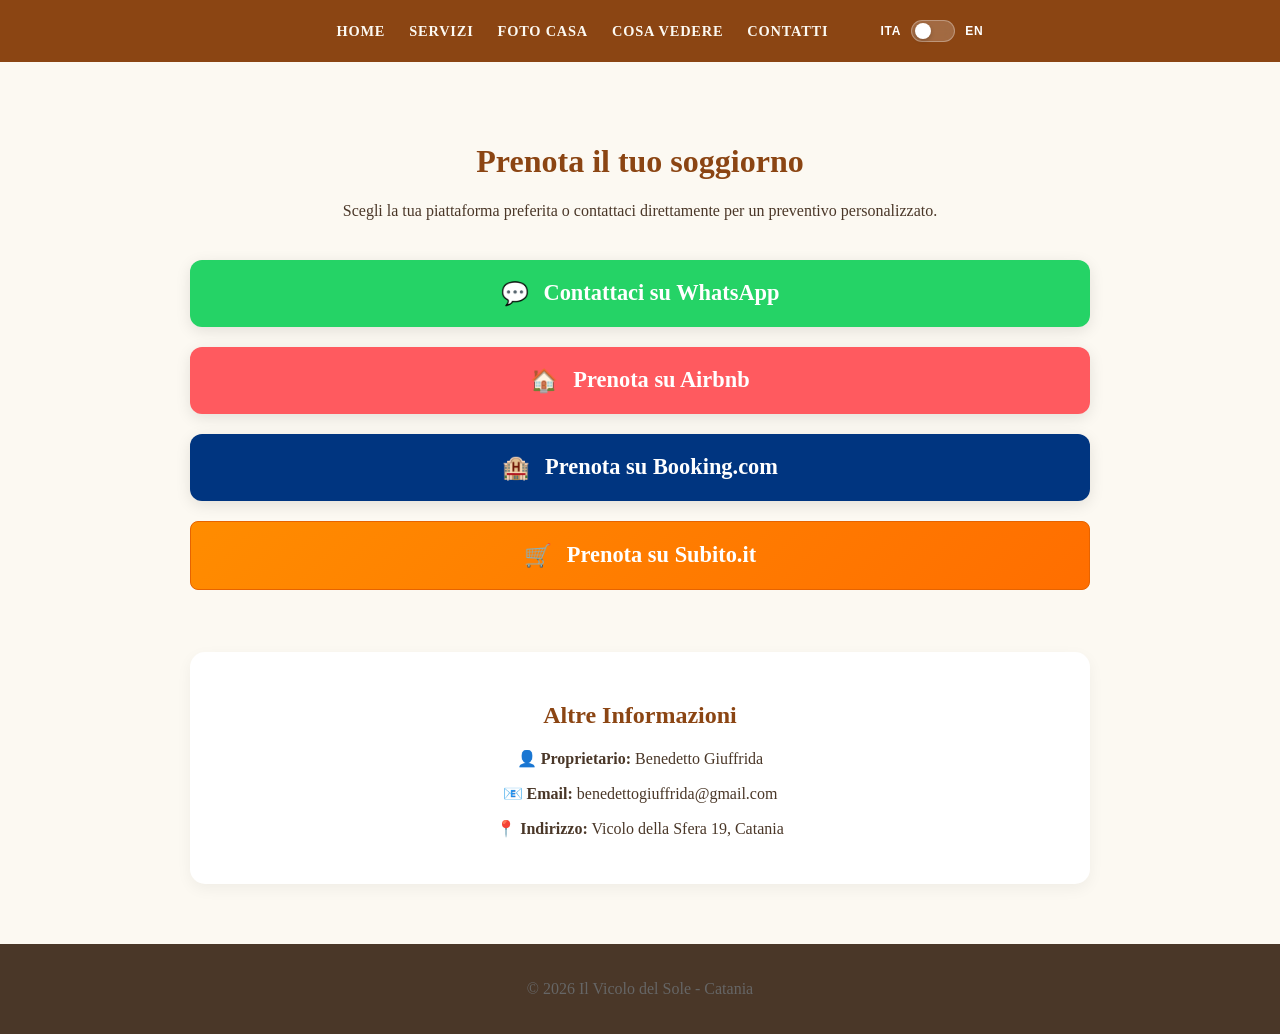
==== contatti.html @ 19db4788 "first commit" ====
<!DOCTYPE html>
<html lang="it">

<head>
    <meta charset="UTF-8">
    <meta name="viewport" content="width=device-width, initial-scale=1.0">
    <title>Contatti - Il Vicolo del Sole</title>
    <link rel="stylesheet" href="style.css">
</head>

<body>
    <header class="internal">
        <nav>
            <ul>
                <li><a href="index.html">Home</a></li>
                <li><a href="servizi.html">Servizi</a></li>
                <li><a href="foto.html">Foto Casa</a></li>
                <li><a href="dintorni.html">Cosa Vedere</a></li>
                <li><a href="contatti.html">Contatti</a></li>
            </ul>

            <!-- HAMBURGER MENU ICON -->
            <button class="hamburger" aria-label="Toggle menu" aria-expanded="false">
                <span></span>
                <span></span>
                <span></span>
            </button>

            <div class="language-switch notraslate" translate="no">
                <span class="lang-label">ITA</span>
                <label class="switch">
                    <input type="checkbox" id="lang-toggle" onclick="toggleLanguage()">
                    <span class="slider"></span>
                </label>
                <span class="lang-label">EN</span>
            </div>
            <div id="google_translate_element"></div>
        </nav>

        <!-- MOBILE MENU SIDEBAR -->
        <div class="mobile-menu">
            <ul>
                <li><a href="index.html">Home</a></li>
                <li><a href="servizi.html">Servizi</a></li>
                <li><a href="foto.html">Foto Casa</a></li>
                <li><a href="dintorni.html">Cosa Vedere</a></li>
                <li><a href="contatti.html">Contatti</a></li>
            </ul>
        </div>
    </header>

    <main style="max-width: 900px; margin: 40px auto; padding: 20px;">
        <h1 style="text-align: center; color: #8B4513;">Prenota il tuo soggiorno</h1>
        <p style="text-align: center; margin-bottom: 40px;">Scegli la tua piattaforma preferita o contattaci
            direttamente per un preventivo personalizzato.</p>

        <div style="display: flex; flex-direction: column; gap: 20px;">

            <a href="https://wa.me/393425695486" target="_blank"
                style="display: flex; align-items: center; justify-content: center; padding: 20px; background-color: #25D366; color: white; text-decoration: none; border-radius: 12px; font-size: 1.4rem; font-weight: bold; box-shadow: 0 4px 15px rgba(0,0,0,0.1); transition: transform 0.2s;">
                <span style="margin-right: 15px;">💬</span> Contattaci su WhatsApp
            </a>

            <a href="https://www.airbnb.it/rooms/1495789088167128666?unique_share_id=6f8a5b53-0cd8-43e2-9dd2-b82424b159f6"
                target="_blank"
                style="display: flex; align-items: center; justify-content: center; padding: 20px; background-color: #FF5A5F; color: white; text-decoration: none; border-radius: 12px; font-size: 1.4rem; font-weight: bold; box-shadow: 0 4px 15px rgba(0,0,0,0.1); transition: transform 0.2s;">
                <span style="margin-right: 15px;">🏠</span> Prenota su Airbnb
            </a>

            <a href="https://www.booking.com/hotel/it/il-vicolo-del-sole.it.html" target="_blank"
                style="display: flex; align-items: center; justify-content: center; padding: 20px; background-color: #003580; color: white; text-decoration: none; border-radius: 12px; font-size: 1.4rem; font-weight: bold; box-shadow: 0 4px 15px rgba(0,0,0,0.1); transition: transform 0.2s;">
                <span style="margin-right: 15px;">🏨</span> Prenota su Booking.com
            </a>

            <a href="https://www.subito.it/case-vacanza/casa-vacanza-a-300mt-dal-duomo-di-catania-catania-636745587.htm?utm_medium=referral&utm_source=subito&utm_campaign=free-engagement-ad_detail"
                target="_blank" class="btn-partner subito">
                <span style="margin-right: 15px;">🛒</span> Prenota su Subito.it
            </a>

        </div>

        <div
            style="margin-top: 50px; background: white; padding: 30px; border-radius: 15px; box-shadow: 0 5px 15px rgba(0,0,0,0.05); text-align: center;">
            <h2 style="color: #8B4513;">Altre Informazioni</h2>
            <p><strong>👤 Proprietario:</strong> Benedetto Giuffrida</p>
            <p><strong>📧 Email:</strong> benedettogiuffrida@gmail.com</p>
            <p><strong>📍 Indirizzo:</strong> Vicolo della Sfera 19, Catania</p>
        </div>
    </main>

    <footer style="text-align: center; padding: 20px; color: #666; margin-top: 40px;">
        <p>© 2026 Il Vicolo del Sole - Catania</p>
    </footer>

    <script src="js/menu.js"></script>
    <script type="text/javascript" src="js/translate.js"></script>
    <script type="text/javascript"
        src="//translate.google.com/translate_a/element.js?cb=googleTranslateElementInit"></script>
</body>

</html>
---- style.css ----
/* ============================================================
   TAVOLOZZA COLORI E VARIABILI
   ============================================================ */
:root {
    --crema: #FCF9F2;
    --legno: #8B4513;
    --salvia: #8A9A5B;
    --cioccolato: #4A3728;
    --testo-chiaro: #FFFFFF;
    --ombra: rgba(0, 0, 0, 0.1);
    --transition: 0.3s ease;
}

/* ============================================================
   STRUTTURA BASE
   ============================================================ */
html {
    font-size: 16px;
}

body,
html {
    margin: 0;
    padding: 0;
    font-family: 'Lora', serif;
    background-color: var(--crema);
    color: var(--cioccolato);
    scroll-behavior: smooth;
    top: 0px !important;
}

/* ============================================================
   NAVIGAZIONE RESPONSIVE (MENU DESKTOP + HAMBURGER MOBILE)
   ============================================================ */
header {
    background: transparent;
    padding: 1.25rem;
    text-align: center;
    position: absolute;
    width: 100%;
    top: 0;
    z-index: 100;
    transition: all var(--transition);
}

header.internal {
    background: var(--legno);
    position: relative;
}

nav {
    display: flex;
    align-items: center;
    justify-content: center;
    flex-wrap: wrap;
    gap: 2rem;
}

nav ul {
    list-style: none;
    margin: 0;
    padding: 0;
    display: flex;
    gap: 1.5rem;
    align-items: center;
}

nav ul li {
    display: inline-block;
}

nav ul li a {
    color: var(--crema);
    text-decoration: none;
    font-weight: bold;
    text-transform: uppercase;
    font-size: 0.9rem;
    letter-spacing: 0.05rem;
    transition: color var(--transition);
    padding: 0.5rem 0;
    border-bottom: 2px solid transparent;
}

nav ul li a:hover {
    color: var(--salvia);
    border-bottom-color: var(--salvia);
}

/* HAMBURGER MENU ICON (NASCOSTO SU DESKTOP) */
.hamburger {
    display: none;
    flex-direction: column;
    cursor: pointer;
    gap: 0.35rem;
    background: none;
    border: none;
    padding: 0.5rem;
    z-index: 1001;
}

.hamburger span {
    width: 1.75rem;
    height: 0.2rem;
    background-color: var(--crema);
    border-radius: 0.1rem;
    transition: all var(--transition);
    transform-origin: center;
}

.hamburger.active span:nth-child(1) {
    transform: rotate(45deg) translate(0.5rem, 0.5rem);
}

.hamburger.active span:nth-child(2) {
    opacity: 0;
}

.hamburger.active span:nth-child(3) {
    transform: rotate(-45deg) translate(0.5rem, -0.5rem);
}

/* MOBILE MENU (SIDEBAR) */
.mobile-menu {
    display: none;
    position: fixed;
    top: 0;
    left: -100%;
    width: 100%;
    height: 100vh;
    background: linear-gradient(135deg, var(--legno) 0%, var(--cioccolato) 100%);
    flex-direction: column;
    padding-top: 5rem;
    gap: 1.5rem;
    z-index: 1000;
    transition: left var(--transition);
    overflow-y: auto;
}

.mobile-menu.active {
    left: 0;
}

.mobile-menu ul {
    flex-direction: column;
    gap: 1rem;
    padding: 0 1.5rem;
}

.mobile-menu ul li a {
    font-size: 1.2rem;
    padding: 1rem;
    display: block;
    border-radius: 0.5rem;
    transition: background-color var(--transition);
}

.mobile-menu ul li a:hover {
    background-color: rgba(255, 255, 255, 0.1);
    border-bottom: none;
}

/* LANGUAGE SWITCH */
.language-switch {
    display: flex;
    align-items: center;
    gap: 0.625rem;
    margin-left: 1.25rem;
}

.lang-label {
    color: white;
    font-size: 0.75rem;
    font-weight: bold;
    font-family: sans-serif;
    letter-spacing: 0.05rem;
}

.switch {
    position: relative;
    display: inline-block;
    width: 2.75rem;
    height: 1.375rem;
}

.switch input {
    opacity: 0;
    width: 0;
    height: 0;
}

.slider {
    position: absolute;
    cursor: pointer;
    top: 0;
    left: 0;
    right: 0;
    bottom: 0;
    background-color: rgba(255, 255, 255, 0.2);
    backdrop-filter: blur(5px);
    transition: background-color var(--transition);
    border: 1px solid rgba(255, 255, 255, 0.3);
    border-radius: 2.125rem;
}

.slider:before {
    position: absolute;
    content: "";
    height: 1rem;
    width: 1rem;
    left: 0.1875rem;
    bottom: 0.125rem;
    background-color: white;
    transition: transform var(--transition);
    box-shadow: 0 0.125rem 0.25rem rgba(0, 0, 0, 0.2);
    border-radius: 50%;
}

input:checked+.slider {
    background-color: rgba(46, 204, 113, 0.6);
}

input:checked+.slider:before {
    transform: translateX(1.375rem);
}

/* GOOGLE TRANSLATE */
.goog-te-menu-frame {
    box-shadow: 0 0.25rem 1.25rem rgba(0, 0, 0, 0.2) !important;
    border-radius: 0.5rem !important;
}

.goog-te-gadget-simple {
    background-color: rgba(255, 255, 255, 0.15) !important;
    border: 1px solid rgba(255, 255, 255, 0.3) !important;
    padding: 0.375rem 0.75rem !important;
    border-radius: 0.35rem !important;
    font-family: 'Lora', serif !important;
    cursor: pointer;
    transition: all var(--transition);
    display: flex !important;
    align-items: center;
}

.goog-te-gadget-simple:hover {
    background-color: rgba(255, 255, 255, 0.25) !important;
}

.goog-te-gadget-simple img {
    display: none !important;
}

.goog-te-gadget-simple span {
    color: var(--crema) !important;
    font-size: 0.85rem !important;
    font-weight: bold;
    text-transform: uppercase;
    text-decoration: none !important;
}

.goog-te-banner-frame.skiptranslate,
.goog-te-gadget span {
    display: none !important;
}

#google_translate_element {
    display: none !important;
}

.goog-text-highlight {
    background-color: transparent !important;
    box-shadow: none !important;
    border: none !important;
}

/* ============================================================
   HOME PAGE - HERO SECTION (RESPONSIVE)
   ============================================================ */
.home-bg {
    background-image: linear-gradient(rgba(0, 0, 0, 0.4), rgba(0, 0, 0, 0.4)), url('img/catania-bg.jpg');
    height: 100vh;
    background-position: center;
    background-repeat: no-repeat;
    background-size: cover;
    position: relative;
    display: flex;
    align-items: center;
    justify-content: center;
    min-height: 500px;
}

.hero-text {
    text-align: center;
    color: var(--testo-chiaro);
    max-width: 90%;
    padding: 2rem;
}

.hero-text h1 {
    font-family: 'Playfair Display', serif;
    font-size: clamp(2rem, 6vw, 4rem);
    margin-bottom: 0.625rem;
    text-shadow: 0.125rem 0.125rem 0.5rem rgba(0, 0, 0, 0.6);
}

.hero-text p {
    font-size: clamp(1rem, 4vw, 1.5rem);
    font-weight: 300;
    text-shadow: 0.0625rem 0.0625rem 0.25rem rgba(0, 0, 0, 0.6);
}

.btn-hero {
    display: inline-block;
    padding: 1rem 2rem;
    background: var(--legno);
    color: white;
    text-decoration: none;
    border-radius: 0.3rem;
    margin-top: 1.5rem;
    font-weight: bold;
    transition: all var(--transition);
    font-size: clamp(0.9rem, 2vw, 1rem);
}

.btn-hero:hover {
    background: #A0522D;
    transform: translateY(-0.2rem);
}

/* ============================================================
   SEZIONI CONTENUTO (DESCRIZIONE E SERVIZI)
   ============================================================ */
.full-description {
    padding: clamp(2rem, 10vw, 5rem) 1.25rem;
    background-color: var(--crema);
}

.description-content {
    max-width: 56.25rem;
    margin: 0 auto;
    line-height: 1.8;
}

.features {
    padding: clamp(2rem, 10vw, 5rem) 1.25rem;
    max-width: 75rem;
    margin: 0 auto;
}

.service-grid {
    display: grid;
    grid-template-columns: repeat(auto-fit, minmax(280px, 1fr));
    gap: 1.875rem;
}

.service-item {
    background: white;
    padding: 2.5rem;
    border-radius: 0.9375rem;
    text-align: center;
    box-shadow: 0 0.625rem 1.875rem var(--ombra);
    transition: transform var(--transition), border-color var(--transition);
    border: 1px solid #eee;
}

.service-item:hover {
    transform: translateY(-0.625rem);
    border-color: var(--salvia);
}

.icon {
    font-size: 3.5rem;
    display: block;
    margin-bottom: 1.25rem;
}

.servizi-lista {
    display: grid;
    grid-template-columns: repeat(auto-fit, minmax(250px, 1fr));
    gap: 1.25rem;
    padding: 1.25rem;
}

.card-servizio {
    background: #fff;
    padding: 1.5625rem;
    border-radius: 0.625rem;
    border-bottom: 0.25rem solid var(--salvia);
    text-align: center;
    box-shadow: 0 0.25rem 0.75rem var(--ombra);
    transition: transform var(--transition);
}

.card-servizio:hover {
    transform: translateY(-0.3rem);
}

/* ============================================================
   CAROSELLO (GALLERIA FOTO)
   ============================================================ */
.carousel-container {
    width: 100%;
    max-width: 75rem;
    margin: 2.5rem auto;
    position: relative;
    overflow: hidden;
    aspect-ratio: 16 / 9;
    background: #000;
    border-radius: 0.9375rem;
    box-shadow: 0 0.625rem 1.875rem rgba(0, 0, 0, 0.2);
}

.carousel img {
    width: 100%;
    height: 100%;
    object-fit: contain;
    position: absolute;
    top: 0;
    left: 0;
    opacity: 0;
    transition: opacity 1.2s ease-in-out;
}

.carousel img.active {
    opacity: 1;
}

/* ============================================================
   DINTORNI E ATTRAZIONI
   ============================================================ */
.attraction-card {
    background: white;
    padding: 1.5625rem;
    border-radius: 0.75rem;
    border-left: 0.3125rem solid var(--salvia);
    box-shadow: 0 0.25rem 0.9375rem var(--ombra);
    transition: transform var(--transition), box-shadow var(--transition);
    cursor: pointer;
}

.attraction-card:hover {
    transform: scale(1.02);
    box-shadow: 0 0.375rem 1.25rem rgba(0, 0, 0, 0.1);
}

.attraction-card h3 {
    margin: 0 0 0.625rem 0;
    color: #5D4037;
    font-size: clamp(1rem, 3vw, 1.3rem);
}

.attraction-card p {
    font-size: 0.95rem;
    color: #666;
}

.tourist-guide {
    max-width: 75rem;
    margin: 0 auto;
    padding: 0 1.25rem;
}

.tourist-guide>div {
    display: grid;
    grid-template-columns: repeat(auto-fit, minmax(280px, 1fr));
    gap: 1.5625rem;
    margin-top: 1.875rem;
}

/* ============================================================
   PULSANTI PARTNER
   ============================================================ */
.btn-partner {
    display: flex;
    align-items: center;
    justify-content: center;
    padding: 1.25rem;
    margin-bottom: 0.75rem;
    border-radius: 0.5rem;
    text-decoration: none;
    font-weight: bold;
    transition: transform var(--transition), box-shadow var(--transition);
    color: white !important;
    font-size: clamp(1rem, 2vw, 1.4rem);
}

.btn-partner:hover {
    transform: translateY(-0.125rem);
    box-shadow: 0 0.25rem 0.75rem rgba(0, 0, 0, 0.2);
}

.booking {
    background-color: #003580;
}

.airbnb {
    background-color: #FF5A5F;
}

.subito {
    background-color: #ff6e00 !important;
    background-image: linear-gradient(135deg, #ff8c00 0%, #ff6e00 100%);
    border: 1px solid #e66300;
}

.subito:hover {
    background-color: #e66300 !important;
    background-image: none;
}

/* ============================================================
   VIDEO TOUR
   ============================================================ */
.video-tour-section {
    max-width: 25rem;
    margin: 1.25rem auto;
    padding: 0 1.25rem;
    text-align: center;
}

.video-tour-section h2 {
    font-size: clamp(1.3rem, 4vw, 1.5rem) !important;
    margin-bottom: 1.25rem;
}

.video-tour-section video {
    width: 100%;
    height: auto;
    border-radius: 0.9375rem;
    box-shadow: 0 0.625rem 1.875rem rgba(0, 0, 0, 0.2);
    background-color: #000;
}

/* ============================================================
   FOOTER
   ============================================================ */
footer {
    background: var(--cioccolato);
    color: white;
    text-align: center;
    padding: 2.5rem 1.25rem;
    margin-top: 3.125rem;
}

/* ============================================================
   MEDIA QUERIES - TABLET (768px - 1024px)
   ============================================================ */
@media (max-width: 1024px) {
    nav ul {
        gap: 1rem;
    }

    nav ul li a {
        font-size: 0.8rem;
    }

    .carousel-container {
        aspect-ratio: 4 / 3;
    }

    .tourist-guide>div {
        gap: 1.25rem;
    }
}

/* ============================================================
   MEDIA QUERIES - MOBILE (< 768px)
   ============================================================ */
@media (max-width: 768px) {
    html {
        font-size: 14px;
    }

    /* HEADER MOBILE - compact overlay nav on top of hero */
    header {
        position: absolute !important;
        background: transparent !important;
        padding: 0;
        width: 100%;
        top: 0;
        left: 0;
        pointer-events: none;
    }

    /* keep solid background for internal pages */
    header.internal {
        background: var(--legno);
        position: relative;
        pointer-events: auto;
        padding: 1rem 0.75rem;
    }

    /* SHOW HAMBURGER MENU - compact pill on top-left */
    nav {
        position: absolute;
        top: 1rem;
        left: 1rem;
        display: flex;
        align-items: center;
        gap: 0.5rem;
        background: linear-gradient(90deg, rgba(139, 69, 19, 0.95), rgba(74, 55, 40, 0.95));
        padding: 0.35rem 0.6rem;
        border-radius: 0.35rem;
        box-shadow: 0 6px 18px rgba(0, 0, 0, 0.35);
        z-index: 102;
        pointer-events: auto;
    }

    nav ul {
        display: none;
    }

    .hamburger {
        display: flex;
        order: 1;
        margin: 0;
        padding: 0.15rem;
    }

    .mobile-menu {
        display: flex;
    }

    .language-switch {
        order: 2;
        margin-left: 0;
        gap: 0.5rem;
    }

    .lang-label {
        font-size: 0.65rem;
    }

    .switch {
        width: 2.25rem;
        height: 1.125rem;
    }

    .slider:before {
        height: 0.875rem;
        width: 0.875rem;
    }

    input:checked+.slider:before {
        transform: translateX(1.125rem);
    }

    /* HERO SECTION */
    .hero-text {
        padding: 1rem;
    }

    /* CONTENT SECTIONS */
    .full-description {
        padding: 2rem 1rem;
    }

    .description-content div {
        grid-template-columns: 1fr !important;
        gap: 1.5rem !important;
        margin-top: 1.875rem !important;
    }

    .features {
        padding: 2rem 1rem;
    }

    /* CAROUSEL MOBILE */
    .carousel-container {
        aspect-ratio: 4 / 3;
        margin-top: 1.5rem;
        margin-bottom: 1.5rem;
    }

    /* BUTTONS */
    .btn-partner {
        font-size: 1.05rem !important;
        padding: 1rem !important;
    }

    /* VIDEO SECTION */
    .video-tour-section {
        padding: 1rem;
    }

    .tourist-guide>div {
        grid-template-columns: 1fr !important;
    }

    /* ATTRACTION CARDS */
    .attraction-card {
        padding: 1.25rem;
    }

    .attraction-card h3 {
        font-size: 1.1rem;
    }

    /* SERVICE GRID */
    .service-grid {
        grid-template-columns: 1fr !important;
    }

    /* MAP */
    .map-section {
        margin-bottom: 2rem !important;
    }

    .map-section iframe {
        height: 250px !important;
    }
}

/* ============================================================
   MEDIA QUERIES - SMALL MOBILE (< 480px)
   ============================================================ */
@media (max-width: 480px) {
    html {
        font-size: 13px;
    }

    .hero-text h1 {
        font-size: clamp(1.5rem, 5vw, 2.5rem);
    }

    .hero-text p {
        font-size: clamp(0.9rem, 3vw, 1.2rem);
    }

    nav {
        padding: 0 0.5rem;
    }

    .hamburger {
        margin-right: 0.5rem;
    }

    .hamburger span {
        width: 1.5rem;
        height: 0.18rem;
    }

    .language-switch {
        gap: 0.35rem;
    }

    .lang-label {
        font-size: 0.6rem;
    }

    .switch {
        width: 2rem;
        height: 1rem;
    }

    .servizi-lista {
        grid-template-columns: 1fr;
        gap: 1rem;
    }

    .card-servizio {
        padding: 1.25rem;
    }

    .btn-partner {
        font-size: 0.95rem;
    }

    .video-tour-section {
        max-width: 100%;
    }

    footer {
        padding: 1.5rem 0.75rem;
    }
}
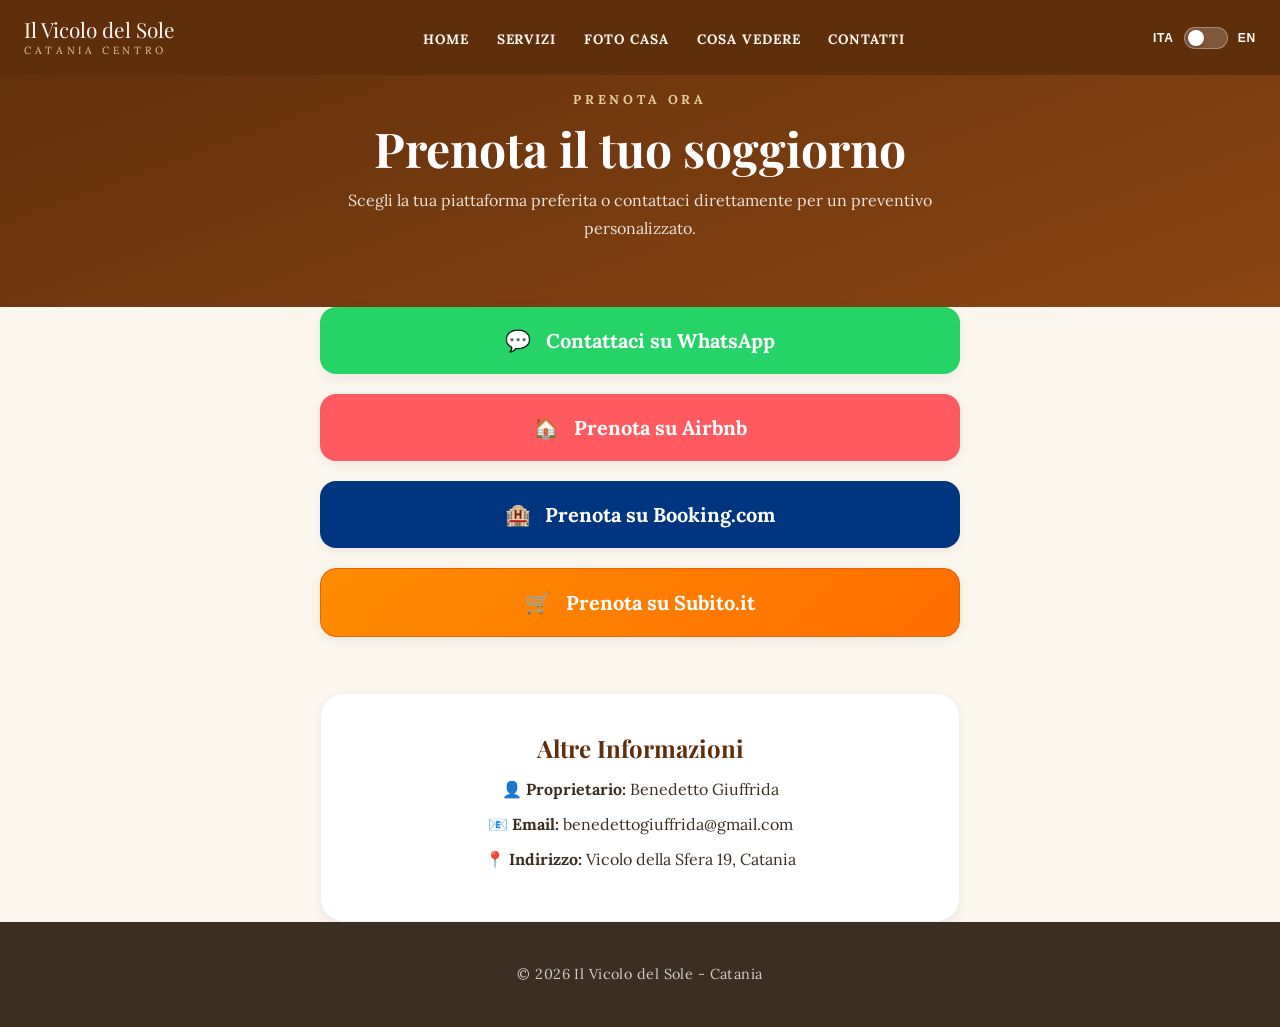
==== commit 0e3bcc64: "feat: aggiornamento foto e palette" ====
--- a/contatti.html
+++ b/contatti.html
@@ -5,13 +5,20 @@
     <meta charset="UTF-8">
     <meta name="viewport" content="width=device-width, initial-scale=1.0">
     <title>Contatti - Il Vicolo del Sole</title>
+    <link rel="icon" type="image/svg+xml" href="data:image/svg+xml,%3Csvg xmlns='http://www.w3.org/2000/svg' viewBox='0 0 64 64'%3E%3Crect width='64' height='64' rx='14' fill='%238B4513'/%3E%3Ccircle cx='32' cy='32' r='12' fill='%23FBF7EF'/%3E%3Cg stroke='%23FBF7EF' stroke-width='4' stroke-linecap='round'%3E%3Cline x1='32' y1='6' x2='32' y2='14'/%3E%3Cline x1='32' y1='50' x2='32' y2='58'/%3E%3Cline x1='6' y1='32' x2='14' y2='32'/%3E%3Cline x1='50' y1='32' x2='58' y2='32'/%3E%3Cline x1='13' y1='13' x2='19' y2='19'/%3E%3Cline x1='45' y1='45' x2='51' y2='51'/%3E%3Cline x1='13' y1='51' x2='19' y2='45'/%3E%3Cline x1='45' y1='19' x2='51' y2='13'/%3E%3C/g%3E%3C/svg%3E">
     <link rel="stylesheet" href="style.css">
+    <link
+        href="https://fonts.googleapis.com/css2?family=Lora:ital,wght@0,400;0,600;0,700;1,400&family=Playfair+Display:wght@400;700;900&display=swap"
+        rel="stylesheet">
 </head>
 
 <body>
     <header class="internal">
         <nav>
-            <ul>
+            <a href="index.html" class="nav-brand">Il Vicolo del Sole<span class="nav-brand-sub">Catania
+                    Centro</span></a>
+
+            <ul class="nav-links">
                 <li><a href="index.html">Home</a></li>
                 <li><a href="servizi.html">Servizi</a></li>
                 <li><a href="foto.html">Foto Casa</a></li>
@@ -19,26 +26,29 @@
                 <li><a href="contatti.html">Contatti</a></li>
             </ul>
 
+            <div class="nav-actions">
+                <div class="language-switch notraslate" translate="no">
+                    <span class="lang-label">ITA</span>
+                    <label class="switch">
+                        <input type="checkbox" id="lang-toggle" onclick="toggleLanguage()">
+                        <span class="slider"></span>
+                    </label>
+                    <span class="lang-label">EN</span>
+                </div>
+                <div id="google_translate_element"></div>
+            </div>
+
             <!-- HAMBURGER MENU ICON -->
             <button class="hamburger" aria-label="Toggle menu" aria-expanded="false">
                 <span></span>
                 <span></span>
                 <span></span>
             </button>
-
-            <div class="language-switch notraslate" translate="no">
-                <span class="lang-label">ITA</span>
-                <label class="switch">
-                    <input type="checkbox" id="lang-toggle" onclick="toggleLanguage()">
-                    <span class="slider"></span>
-                </label>
-                <span class="lang-label">EN</span>
-            </div>
-            <div id="google_translate_element"></div>
         </nav>
 
         <!-- MOBILE MENU SIDEBAR -->
         <div class="mobile-menu">
+            <div class="mobile-menu-brand">Il Vicolo del Sole<span>Catania Centro</span></div>
             <ul>
                 <li><a href="index.html">Home</a></li>
                 <li><a href="servizi.html">Servizi</a></li>
@@ -49,46 +59,45 @@
         </div>
     </header>
 
-    <main style="max-width: 900px; margin: 40px auto; padding: 20px;">
-        <h1 style="text-align: center; color: #8B4513;">Prenota il tuo soggiorno</h1>
-        <p style="text-align: center; margin-bottom: 40px;">Scegli la tua piattaforma preferita o contattaci
-            direttamente per un preventivo personalizzato.</p>
+    <div class="page-header">
+        <span class="eyebrow">Prenota Ora</span>
+        <h1>Prenota il tuo soggiorno</h1>
+        <p>Scegli la tua piattaforma preferita o contattaci direttamente per un preventivo personalizzato.</p>
+    </div>
 
-        <div style="display: flex; flex-direction: column; gap: 20px;">
+    <main class="container">
+        <div class="booking-options">
 
-            <a href="https://wa.me/393425695486" target="_blank"
-                style="display: flex; align-items: center; justify-content: center; padding: 20px; background-color: #25D366; color: white; text-decoration: none; border-radius: 12px; font-size: 1.4rem; font-weight: bold; box-shadow: 0 4px 15px rgba(0,0,0,0.1); transition: transform 0.2s;">
-                <span style="margin-right: 15px;">💬</span> Contattaci su WhatsApp
+            <a href="https://wa.me/393425695486" target="_blank" class="btn-partner whatsapp">
+                <span class="btn-icon">💬</span> Contattaci su WhatsApp
             </a>
 
             <a href="https://www.airbnb.it/rooms/1495789088167128666?unique_share_id=6f8a5b53-0cd8-43e2-9dd2-b82424b159f6"
-                target="_blank"
-                style="display: flex; align-items: center; justify-content: center; padding: 20px; background-color: #FF5A5F; color: white; text-decoration: none; border-radius: 12px; font-size: 1.4rem; font-weight: bold; box-shadow: 0 4px 15px rgba(0,0,0,0.1); transition: transform 0.2s;">
-                <span style="margin-right: 15px;">🏠</span> Prenota su Airbnb
+                target="_blank" class="btn-partner airbnb">
+                <span class="btn-icon">🏠</span> Prenota su Airbnb
             </a>
 
             <a href="https://www.booking.com/hotel/it/il-vicolo-del-sole.it.html" target="_blank"
-                style="display: flex; align-items: center; justify-content: center; padding: 20px; background-color: #003580; color: white; text-decoration: none; border-radius: 12px; font-size: 1.4rem; font-weight: bold; box-shadow: 0 4px 15px rgba(0,0,0,0.1); transition: transform 0.2s;">
-                <span style="margin-right: 15px;">🏨</span> Prenota su Booking.com
+                class="btn-partner booking">
+                <span class="btn-icon">🏨</span> Prenota su Booking.com
             </a>
 
             <a href="https://www.subito.it/case-vacanza/casa-vacanza-a-300mt-dal-duomo-di-catania-catania-636745587.htm?utm_medium=referral&utm_source=subito&utm_campaign=free-engagement-ad_detail"
                 target="_blank" class="btn-partner subito">
-                <span style="margin-right: 15px;">🛒</span> Prenota su Subito.it
+                <span class="btn-icon">🛒</span> Prenota su Subito.it
             </a>
 
         </div>
 
-        <div
-            style="margin-top: 50px; background: white; padding: 30px; border-radius: 15px; box-shadow: 0 5px 15px rgba(0,0,0,0.05); text-align: center;">
-            <h2 style="color: #8B4513;">Altre Informazioni</h2>
+        <div class="card info-card">
+            <h2>Altre Informazioni</h2>
             <p><strong>👤 Proprietario:</strong> Benedetto Giuffrida</p>
             <p><strong>📧 Email:</strong> benedettogiuffrida@gmail.com</p>
             <p><strong>📍 Indirizzo:</strong> Vicolo della Sfera 19, Catania</p>
         </div>
     </main>
 
-    <footer style="text-align: center; padding: 20px; color: #666; margin-top: 40px;">
+    <footer>
         <p>© 2026 Il Vicolo del Sole - Catania</p>
     </footer>
 
@@ -98,4 +107,4 @@
         src="//translate.google.com/translate_a/element.js?cb=googleTranslateElementInit"></script>
 </body>
 
-</html>+</html>
--- a/style.css
+++ b/style.css
@@ -1,19 +1,50 @@
 /* ============================================================
-   TAVOLOZZA COLORI E VARIABILI
+   IL VICOLO DEL SOLE — DESIGN SYSTEM
+   Boutique mediterraneo raffinato
    ============================================================ */
 :root {
-    --crema: #FCF9F2;
+    --crema: #FBF7EF;
+    --crema-alt: #F2E8D5;
+    --bianco: #FFFFFF;
+
     --legno: #8B4513;
+    --legno-scuro: #5F2F0C;
+    --legno-chiaro: #A0522D;
+
     --salvia: #8A9A5B;
-    --cioccolato: #4A3728;
+    --salvia-scura: #67753F;
+
+    --oro: #C9A15A;
+    --oro-chiaro: #E4CD9C;
+
+    --cioccolato: #3D2E22;
+    --testo: #3D2E22;
+    --testo-muted: #7C6A58;
     --testo-chiaro: #FFFFFF;
-    --ombra: rgba(0, 0, 0, 0.1);
+
+    --ombra-1: 0 0.25rem 0.75rem rgba(61, 46, 34, 0.08);
+    --ombra-2: 0 0.75rem 2rem rgba(61, 46, 34, 0.12);
+    --ombra-3: 0 1.5rem 3.5rem rgba(61, 46, 34, 0.2);
+
+    --radius-sm: 0.6rem;
+    --radius-md: 1rem;
+    --radius-lg: 1.5rem;
+
+    --font-display: 'Playfair Display', Georgia, serif;
+    --font-body: 'Lora', Georgia, serif;
+
+    --header-h: 5.5rem;
     --transition: 0.3s ease;
-}
-
-/* ============================================================
-   STRUTTURA BASE
-   ============================================================ */
+    --transition-slow: 0.6s cubic-bezier(0.22, 1, 0.36, 1);
+}
+
+/* ============================================================
+   RESET & STRUTTURA BASE
+   ============================================================ */
+* {
+    box-sizing: border-box;
+}
+
 html {
     font-size: 16px;
 }
@@ -22,68 +53,178 @@
 html {
     margin: 0;
     padding: 0;
-    font-family: 'Lora', serif;
+    font-family: var(--font-body);
     background-color: var(--crema);
-    color: var(--cioccolato);
+    color: var(--testo);
     scroll-behavior: smooth;
     top: 0px !important;
 }
 
+img {
+    max-width: 100%;
+    display: block;
+}
+
+h1, h2, h3, h4 {
+    font-family: var(--font-display);
+    color: var(--legno-scuro);
+    line-height: 1.2;
+    margin: 0 0 0.75rem;
+    font-weight: 700;
+}
+
+p {
+    line-height: 1.8;
+    margin: 0 0 1rem;
+}
+
+a {
+    color: inherit;
+}
+
+::selection {
+    background: var(--oro-chiaro);
+    color: var(--legno-scuro);
+}
+
+/* ============================================================
+   ELEMENTI RIUTILIZZABILI (eyebrow, titoli sezione, container)
+   ============================================================ */
+.eyebrow {
+    display: inline-block;
+    font-family: var(--font-body);
+    font-size: 0.8rem;
+    font-weight: 700;
+    letter-spacing: 0.3em;
+    text-transform: uppercase;
+    color: var(--oro);
+    margin-bottom: 0.75rem;
+}
+
+.section-header {
+    text-align: center;
+    max-width: 42rem;
+    margin: 0 auto clamp(2.5rem, 6vw, 3.5rem);
+}
+
+.section-title {
+    font-size: clamp(1.8rem, 4vw, 2.6rem);
+    position: relative;
+    padding-bottom: 1.1rem;
+    margin-bottom: 1rem;
+}
+
+.section-title::after {
+    content: "";
+    position: absolute;
+    bottom: 0;
+    left: 50%;
+    transform: translateX(-50%);
+    width: 3.5rem;
+    height: 0.1875rem;
+    background: linear-gradient(90deg, var(--salvia), var(--oro));
+    border-radius: 999px;
+}
+
+.section-lead {
+    color: var(--testo-muted);
+    font-size: 1.05rem;
+}
+
+.container {
+    max-width: 75rem;
+    margin: 0 auto;
+    padding: 0 1.5rem;
+}
+
 /* ============================================================
    NAVIGAZIONE RESPONSIVE (MENU DESKTOP + HAMBURGER MOBILE)
    ============================================================ */
 header {
     background: transparent;
-    padding: 1.25rem;
-    text-align: center;
+    padding: 1.15rem 1.5rem;
     position: absolute;
     width: 100%;
     top: 0;
-    z-index: 100;
-    transition: all var(--transition);
+    left: 0;
+    z-index: 1000;
+    transition: background-color var(--transition), box-shadow var(--transition), padding var(--transition);
 }
 
 header.internal {
-    background: var(--legno);
+    background: var(--legno-scuro);
     position: relative;
 }
 
+header.is-scrolled {
+    background: rgba(61, 34, 20, 0.94);
+    backdrop-filter: blur(0.625rem);
+    box-shadow: var(--ombra-2);
+}
+
 nav {
     display: flex;
     align-items: center;
-    justify-content: center;
-    flex-wrap: wrap;
-    gap: 2rem;
-}
-
-nav ul {
+    justify-content: space-between;
+    gap: 1.5rem;
+    max-width: 82rem;
+    margin: 0 auto;
+    width: 100%;
+}
+
+.nav-brand {
+    font-family: var(--font-display);
+    font-size: 1.3rem;
+    line-height: 1.15;
+    color: var(--crema);
+    text-decoration: none;
+    display: flex;
+    flex-direction: column;
+    flex-shrink: 0;
+}
+
+.nav-brand .nav-brand-sub {
+    font-family: var(--font-body);
+    font-size: 0.65rem;
+    letter-spacing: 0.35em;
+    text-transform: uppercase;
+    color: var(--oro-chiaro);
+    margin-top: 0.15rem;
+}
+
+.nav-links {
     list-style: none;
     margin: 0;
     padding: 0;
     display: flex;
-    gap: 1.5rem;
-    align-items: center;
-}
-
-nav ul li {
-    display: inline-block;
-}
-
-nav ul li a {
+    gap: 1.75rem;
+    align-items: center;
+    flex: 1;
+    justify-content: center;
+}
+
+.nav-links a {
     color: var(--crema);
     text-decoration: none;
     font-weight: bold;
     text-transform: uppercase;
-    font-size: 0.9rem;
-    letter-spacing: 0.05rem;
+    font-size: 0.85rem;
+    letter-spacing: 0.06rem;
     transition: color var(--transition);
     padding: 0.5rem 0;
     border-bottom: 2px solid transparent;
 }
 
-nav ul li a:hover {
-    color: var(--salvia);
-    border-bottom-color: var(--salvia);
+.nav-links a:hover {
+    color: var(--oro-chiaro);
+    border-bottom-color: var(--oro);
+}
+
+.nav-actions {
+    display: flex;
+    align-items: center;
+    gap: 1rem;
+    flex-shrink: 0;
 }
 
 /* HAMBURGER MENU ICON (NASCOSTO SU DESKTOP) */
@@ -101,7 +242,7 @@
 .hamburger span {
     width: 1.75rem;
     height: 0.2rem;
-    background-color: var(--crema);
+    background-color: var(--cioccolato);
     border-radius: 0.1rem;
     transition: all var(--transition);
     transform-origin: center;
@@ -127,11 +268,12 @@
     left: -100%;
     width: 100%;
     height: 100vh;
-    background: linear-gradient(135deg, var(--legno) 0%, var(--cioccolato) 100%);
+    background: linear-gradient(180deg, var(--salvia) 0%, #485e28 100%);
     flex-direction: column;
-    padding-top: 5rem;
+    padding-top: 4.5rem;
     gap: 1.5rem;
-    z-index: 1000;
+    z-index: 10000;
+    pointer-events: auto;
     transition: left var(--transition);
     overflow-y: auto;
 }
@@ -140,23 +282,47 @@
     left: 0;
 }
 
+.mobile-menu-brand {
+    text-align: center;
+    font-family: var(--font-display);
+    color: var(--testo-chiaro);
+    font-size: 1.6rem;
+    padding: 0 1.5rem;
+}
+
+.mobile-menu-brand span {
+    display: block;
+    font-family: var(--font-body);
+    font-size: 0.7rem;
+    letter-spacing: 0.35em;
+    text-transform: uppercase;
+    color: rgba(255, 255, 255, 0.75);
+    margin-top: 0.35rem;
+}
+
 .mobile-menu ul {
+    display: flex;
     flex-direction: column;
     gap: 1rem;
     padding: 0 1.5rem;
+    margin: 0;
+    align-items: center;
 }
 
 .mobile-menu ul li a {
-    font-size: 1.2rem;
+    font-size: 40px;
     padding: 1rem;
     display: block;
+    color: var(--testo-chiaro);
+    font-weight: 700;
+    background: transparent;
     border-radius: 0.5rem;
-    transition: background-color var(--transition);
+    transition: background-color var(--transition), color var(--transition);
 }
 
 .mobile-menu ul li a:hover {
-    background-color: rgba(255, 255, 255, 0.1);
-    border-bottom: none;
+    background-color: rgba(255, 255, 255, 0.08);
+    color: var(--testo-chiaro);
 }
 
 /* LANGUAGE SWITCH */
@@ -164,7 +330,6 @@
     display: flex;
     align-items: center;
     gap: 0.625rem;
-    margin-left: 1.25rem;
 }
 
 .lang-label {
@@ -216,7 +381,7 @@
 }
 
 input:checked+.slider {
-    background-color: rgba(46, 204, 113, 0.6);
+    background-color: rgba(201, 161, 90, 0.75);
 }
 
 input:checked+.slider:before {
@@ -234,7 +399,7 @@
     border: 1px solid rgba(255, 255, 255, 0.3) !important;
     padding: 0.375rem 0.75rem !important;
     border-radius: 0.35rem !important;
-    font-family: 'Lora', serif !important;
+    font-family: var(--font-body) !important;
     cursor: pointer;
     transition: all var(--transition);
     display: flex !important;
@@ -273,10 +438,541 @@
 }
 
 /* ============================================================
+   BOTTONI
+   ============================================================ */
+.btn {
+    display: inline-flex;
+    align-items: center;
+    justify-content: center;
+    gap: 0.6rem;
+    padding: 1rem 2.25rem;
+    border-radius: 999px;
+    text-decoration: none;
+    font-weight: bold;
+    font-size: clamp(0.9rem, 2vw, 1rem);
+    letter-spacing: 0.03em;
+    border: none;
+    cursor: pointer;
+    transition: transform var(--transition), box-shadow var(--transition), background-color var(--transition);
+}
+
+.btn-primary {
+    background: linear-gradient(135deg, var(--legno-chiaro), var(--legno));
+    color: var(--testo-chiaro);
+    box-shadow: var(--ombra-2);
+}
+
+.btn-primary:hover {
+    background: linear-gradient(135deg, var(--legno), var(--legno-scuro));
+    transform: translateY(-0.2rem);
+    box-shadow: var(--ombra-3);
+}
+
+/* ============================================================
+   SEZIONI CONTENUTO (DESCRIZIONE E SERVIZI)
+   ============================================================ */
+.full-description {
+    padding: clamp(3rem, 10vw, 6rem) 1.25rem;
+    background-color: var(--crema);
+}
+
+.description-content {
+    max-width: 62rem;
+    margin: 0 auto;
+    line-height: 1.8;
+}
+
+.description-content > p {
+    text-align: center;
+    max-width: 48rem;
+    margin: 0 auto 1rem;
+    font-size: 1.05rem;
+    color: var(--testo-muted);
+}
+
+.description-content .description-note {
+    text-align: center;
+    margin-top: 2.5rem;
+    font-style: italic;
+    color: var(--legno-scuro);
+    font-size: 1.05rem;
+}
+
+.feature-columns {
+    display: grid;
+    grid-template-columns: 1fr 1fr;
+    gap: 2.5rem 3rem;
+    margin-top: 2.75rem;
+}
+
+.feature-block h3 {
+    font-size: 1.25rem;
+    color: var(--salvia-scura);
+    border-bottom: 1px solid var(--crema-alt);
+    padding-bottom: 0.75rem;
+    margin-bottom: 1.1rem;
+}
+
+.feature-list,
+.info-list {
+    list-style: none;
+    padding: 0;
+    margin: 0;
+    display: flex;
+    flex-direction: column;
+    gap: 0.85rem;
+}
+
+.feature-list li {
+    display: flex;
+    align-items: center;
+    gap: 0.75rem;
+}
+
+.feature-list .check {
+    flex-shrink: 0;
+    width: 1.4rem;
+    height: 1.4rem;
+    border-radius: 50%;
+    background: var(--salvia);
+    color: var(--testo-chiaro);
+    font-size: 0.75rem;
+    display: flex;
+    align-items: center;
+    justify-content: center;
+}
+
+.info-list li {
+    display: flex;
+    align-items: flex-start;
+    gap: 0.9rem;
+}
+
+.info-list .icon-badge {
+    flex-shrink: 0;
+    width: 2.75rem;
+    height: 2.75rem;
+    font-size: 1.25rem;
+    margin-top: 0.1rem;
+}
+
+.info-list li p {
+    margin: 0;
+}
+
+.features {
+    padding: clamp(2rem, 10vw, 5rem) 1.25rem;
+    max-width: 75rem;
+    margin: 0 auto;
+}
+
+.service-grid {
+    display: grid;
+    grid-template-columns: repeat(auto-fit, minmax(280px, 1fr));
+    gap: 1.875rem;
+}
+
+/* ============================================================
+   CARD (base condivisa + varianti)
+   ============================================================ */
+.card {
+    background: var(--bianco);
+    border-radius: var(--radius-lg);
+    box-shadow: var(--ombra-1);
+    border: 1px solid rgba(61, 46, 34, 0.06);
+    transition: transform var(--transition-slow), box-shadow var(--transition-slow), border-color var(--transition);
+}
+
+.card:hover {
+    transform: translateY(-0.4rem);
+    box-shadow: var(--ombra-2);
+}
+
+.icon-badge {
+    width: 4rem;
+    height: 4rem;
+    border-radius: 50%;
+    display: flex;
+    align-items: center;
+    justify-content: center;
+    font-size: 1.9rem;
+    background: linear-gradient(150deg, var(--crema-alt), var(--bianco));
+    box-shadow: inset 0 0 0 1px rgba(139, 69, 19, 0.12), var(--ombra-1);
+}
+
+.service-item {
+    padding: 2.5rem 2rem;
+    text-align: center;
+}
+
+.service-item .icon-badge {
+    margin: 0 auto 1.25rem;
+}
+
+.servizi-lista {
+    display: grid;
+    grid-template-columns: repeat(auto-fit, minmax(260px, 1fr));
+    gap: 1.5rem;
+    margin-top: 2.5rem;
+}
+
+.card-servizio {
+    padding: 2.25rem 1.75rem;
+    text-align: center;
+    border-top: 0.2rem solid var(--salvia);
+    border-radius: var(--radius-md);
+}
+
+.card-servizio .icon-badge {
+    margin: 0 auto 1.25rem;
+}
+
+.card-servizio h3 {
+    font-size: 1.2rem;
+    margin-bottom: 0.6rem;
+}
+
+.card-servizio p {
+    color: var(--testo-muted);
+    font-size: 0.95rem;
+    margin: 0;
+}
+
+.highlight-panel {
+    padding: 2.5rem;
+    border-radius: var(--radius-lg);
+    margin-top: 3.5rem;
+    text-align: center;
+}
+
+.highlight-panel h3 {
+    color: var(--salvia-scura);
+}
+
+/* ============================================================
+   CAROSELLO (GALLERIA FOTO)
+   ============================================================ */
+.divider {
+    border: 0;
+    border-top: 1px solid var(--crema-alt);
+    margin: 3.75rem 0;
+}
+
+.gallery-intro {
+    text-align: center;
+    margin-bottom: 2.5rem;
+}
+
+.carousel-container {
+    width: 100%;
+    max-width: 75rem;
+    margin: 2.5rem auto 0;
+    position: relative;
+    overflow: hidden;
+    aspect-ratio: 16 / 9;
+    background: radial-gradient(circle at center, #241a12 0%, #120d09 100%);
+    border-radius: var(--radius-lg);
+    box-shadow: var(--ombra-3);
+}
+
+.carousel-track {
+    display: flex;
+    width: 100%;
+    height: 100%;
+    overflow-x: auto;
+    scroll-snap-type: x mandatory;
+    scroll-behavior: smooth;
+    -webkit-overflow-scrolling: touch;
+    scrollbar-width: none;
+    cursor: grab;
+}
+
+.carousel-track:active {
+    cursor: grabbing;
+}
+
+.carousel-track::-webkit-scrollbar {
+    display: none;
+}
+
+.carousel-slide {
+    flex: 0 0 100%;
+    height: 100%;
+    scroll-snap-align: start;
+    scroll-snap-stop: always;
+    display: flex;
+    align-items: center;
+    justify-content: center;
+}
+
+.carousel-slide img {
+    width: 100%;
+    height: 100%;
+    object-fit: contain;
+    pointer-events: none;
+    user-select: none;
+    transition: transform 6s ease-out;
+}
+
+.carousel-slide.in-view img {
+    transform: scale(1.04);
+}
+
+.gallery-hint {
+    text-align: center;
+    font-size: 0.85rem;
+    color: var(--testo-muted);
+    margin: 0.75rem 0 0;
+}
+
+.carousel-btn {
+    position: absolute;
+    top: 50%;
+    transform: translateY(-50%);
+    width: 2.75rem;
+    height: 2.75rem;
+    border-radius: 50%;
+    border: none;
+    background: rgba(251, 247, 239, 0.85);
+    color: var(--legno-scuro);
+    font-size: 1.6rem;
+    line-height: 1;
+    cursor: pointer;
+    display: flex;
+    align-items: center;
+    justify-content: center;
+    z-index: 5;
+    transition: background-color var(--transition), transform var(--transition);
+    box-shadow: var(--ombra-1);
+}
+
+.carousel-btn:hover {
+    background: var(--bianco);
+    transform: translateY(-50%) scale(1.08);
+}
+
+.carousel-btn.prev {
+    left: 1rem;
+}
+
+.carousel-btn.next {
+    right: 1rem;
+}
+
+.carousel-dots {
+    position: absolute;
+    bottom: 1rem;
+    left: 50%;
+    transform: translateX(-50%);
+    display: flex;
+    gap: 0.5rem;
+    z-index: 5;
+    max-width: 90%;
+    overflow-x: auto;
+    padding: 0.35rem 0.6rem;
+    background: rgba(0, 0, 0, 0.25);
+    border-radius: 999px;
+    backdrop-filter: blur(4px);
+}
+
+.carousel-dots button {
+    width: 0.55rem;
+    height: 0.55rem;
+    border-radius: 50%;
+    border: none;
+    background: rgba(255, 255, 255, 0.5);
+    cursor: pointer;
+    padding: 0;
+    flex-shrink: 0;
+    transition: background-color var(--transition), transform var(--transition);
+}
+
+.carousel-dots button.active {
+    background: var(--oro);
+    transform: scale(1.3);
+}
+
+/* ============================================================
+   DINTORNI E ATTRAZIONI
+   ============================================================ */
+.map-section {
+    border-radius: var(--radius-lg);
+    overflow: hidden;
+    box-shadow: var(--ombra-2);
+    margin-bottom: clamp(3rem, 8vw, 5rem);
+}
+
+.map-section iframe {
+    display: block;
+    border: 0;
+}
+
+.attraction-card {
+    padding: 1.75rem;
+    border-left: 0.3125rem solid var(--salvia);
+    cursor: pointer;
+    text-decoration: none;
+    color: inherit;
+    display: block;
+}
+
+.attraction-card h3 {
+    margin: 0 0 0.625rem 0;
+    color: var(--legno-scuro);
+    font-size: clamp(1rem, 3vw, 1.25rem);
+}
+
+.attraction-card p {
+    font-size: 0.95rem;
+    color: var(--testo-muted);
+    margin: 0;
+}
+
+.tourist-guide {
+    max-width: 75rem;
+    margin: 0 auto;
+    padding: 0 1.25rem;
+}
+
+.tourist-guide .guide-note {
+    color: var(--testo-muted);
+    text-align: center;
+}
+
+.tourist-guide-grid {
+    display: grid;
+    grid-template-columns: repeat(auto-fit, minmax(280px, 1fr));
+    gap: 1.5625rem;
+    margin-top: 1.875rem;
+}
+
+/* ============================================================
+   PAGINA CONTATTI
+   ============================================================ */
+.booking-options {
+    display: flex;
+    flex-direction: column;
+    gap: 1.25rem;
+    max-width: 40rem;
+    margin: 0 auto;
+}
+
+.btn-partner {
+    display: flex;
+    align-items: center;
+    justify-content: center;
+    padding: 1.25rem;
+    border-radius: var(--radius-md);
+    text-decoration: none;
+    font-weight: bold;
+    transition: transform var(--transition), box-shadow var(--transition);
+    color: white !important;
+    font-size: clamp(1rem, 2vw, 1.25rem);
+    box-shadow: var(--ombra-1);
+}
+
+.btn-partner .btn-icon {
+    margin-right: 0.9rem;
+    font-size: 1.3rem;
+}
+
+.btn-partner:hover {
+    transform: translateY(-0.2rem);
+    box-shadow: var(--ombra-2);
+}
+
+.whatsapp {
+    background-color: #25D366;
+}
+
+.booking {
+    background-color: #003580;
+}
+
+.airbnb {
+    background-color: #FF5A5F;
+}
+
+.subito {
+    background-color: #ff6e00 !important;
+    background-image: linear-gradient(135deg, #ff8c00 0%, #ff6e00 100%);
+    border: 1px solid #e66300;
+}
+
+.subito:hover {
+    background-color: #e66300 !important;
+    background-image: none;
+}
+
+.info-card {
+    max-width: 40rem;
+    margin: 3.5rem auto 0;
+    padding: 2.5rem;
+    text-align: center;
+}
+
+.info-card p {
+    margin: 0.4rem 0;
+}
+
+/* ============================================================
+   VIDEO TOUR
+   ============================================================ */
+.video-tour-section {
+    max-width: 45rem;
+    margin: 1.25rem auto;
+    padding: 0 1.25rem;
+    text-align: center;
+}
+
+.video-tour-section h2 {
+    font-size: clamp(1.3rem, 4vw, 1.6rem) !important;
+    margin-bottom: 1.25rem;
+}
+
+.video-tour-section video {
+    width: 100%;
+    height: auto;
+    border-radius: var(--radius-lg);
+    box-shadow: var(--ombra-3);
+    background-color: #000;
+}
+
+/* ============================================================
+   PAGE HEADER (pagine interne)
+   ============================================================ */
+.page-header {
+    background: linear-gradient(160deg, var(--legno-scuro), var(--legno));
+    color: var(--crema);
+    text-align: center;
+    padding: clamp(3.5rem, 10vw, 6rem) 1.5rem clamp(2.5rem, 8vw, 4rem);
+}
+
+.page-header .eyebrow {
+    color: var(--oro-chiaro);
+}
+
+.page-header h1 {
+    color: var(--testo-chiaro);
+    font-size: clamp(2rem, 5vw, 3rem);
+    margin-bottom: 0.5rem;
+}
+
+.page-header p {
+    color: rgba(255, 255, 255, 0.85);
+    max-width: 40rem;
+    margin: 0 auto;
+}
+
+main {
+    background: var(--crema);
+}
+
+/* ============================================================
    HOME PAGE - HERO SECTION (RESPONSIVE)
    ============================================================ */
 .home-bg {
-    background-image: linear-gradient(rgba(0, 0, 0, 0.4), rgba(0, 0, 0, 0.4)), url('img/catania-bg.jpg');
+    background-image: linear-gradient(180deg, rgba(30, 20, 12, 0.35) 0%, rgba(30, 20, 12, 0.55) 100%), url('img/catania-bg.webp');
     height: 100vh;
     background-position: center;
     background-repeat: no-repeat;
@@ -295,239 +991,28 @@
     padding: 2rem;
 }
 
+.hero-text .eyebrow {
+    color: var(--oro-chiaro);
+}
+
 .hero-text h1 {
-    font-family: 'Playfair Display', serif;
-    font-size: clamp(2rem, 6vw, 4rem);
-    margin-bottom: 0.625rem;
+    font-family: var(--font-display);
+    color: var(--testo-chiaro);
+    font-size: clamp(2.2rem, 6vw, 4.4rem);
+    margin-bottom: 0.75rem;
     text-shadow: 0.125rem 0.125rem 0.5rem rgba(0, 0, 0, 0.6);
 }
 
 .hero-text p {
-    font-size: clamp(1rem, 4vw, 1.5rem);
+    font-size: clamp(1rem, 4vw, 1.4rem);
     font-weight: 300;
     text-shadow: 0.0625rem 0.0625rem 0.25rem rgba(0, 0, 0, 0.6);
+    max-width: 36rem;
+    margin: 0 auto;
 }
 
 .btn-hero {
-    display: inline-block;
-    padding: 1rem 2rem;
-    background: var(--legno);
-    color: white;
-    text-decoration: none;
-    border-radius: 0.3rem;
-    margin-top: 1.5rem;
-    font-weight: bold;
-    transition: all var(--transition);
-    font-size: clamp(0.9rem, 2vw, 1rem);
-}
-
-.btn-hero:hover {
-    background: #A0522D;
-    transform: translateY(-0.2rem);
-}
-
-/* ============================================================
-   SEZIONI CONTENUTO (DESCRIZIONE E SERVIZI)
-   ============================================================ */
-.full-description {
-    padding: clamp(2rem, 10vw, 5rem) 1.25rem;
-    background-color: var(--crema);
-}
-
-.description-content {
-    max-width: 56.25rem;
-    margin: 0 auto;
-    line-height: 1.8;
-}
-
-.features {
-    padding: clamp(2rem, 10vw, 5rem) 1.25rem;
-    max-width: 75rem;
-    margin: 0 auto;
-}
-
-.service-grid {
-    display: grid;
-    grid-template-columns: repeat(auto-fit, minmax(280px, 1fr));
-    gap: 1.875rem;
-}
-
-.service-item {
-    background: white;
-    padding: 2.5rem;
-    border-radius: 0.9375rem;
-    text-align: center;
-    box-shadow: 0 0.625rem 1.875rem var(--ombra);
-    transition: transform var(--transition), border-color var(--transition);
-    border: 1px solid #eee;
-}
-
-.service-item:hover {
-    transform: translateY(-0.625rem);
-    border-color: var(--salvia);
-}
-
-.icon {
-    font-size: 3.5rem;
-    display: block;
-    margin-bottom: 1.25rem;
-}
-
-.servizi-lista {
-    display: grid;
-    grid-template-columns: repeat(auto-fit, minmax(250px, 1fr));
-    gap: 1.25rem;
-    padding: 1.25rem;
-}
-
-.card-servizio {
-    background: #fff;
-    padding: 1.5625rem;
-    border-radius: 0.625rem;
-    border-bottom: 0.25rem solid var(--salvia);
-    text-align: center;
-    box-shadow: 0 0.25rem 0.75rem var(--ombra);
-    transition: transform var(--transition);
-}
-
-.card-servizio:hover {
-    transform: translateY(-0.3rem);
-}
-
-/* ============================================================
-   CAROSELLO (GALLERIA FOTO)
-   ============================================================ */
-.carousel-container {
-    width: 100%;
-    max-width: 75rem;
-    margin: 2.5rem auto;
-    position: relative;
-    overflow: hidden;
-    aspect-ratio: 16 / 9;
-    background: #000;
-    border-radius: 0.9375rem;
-    box-shadow: 0 0.625rem 1.875rem rgba(0, 0, 0, 0.2);
-}
-
-.carousel img {
-    width: 100%;
-    height: 100%;
-    object-fit: contain;
-    position: absolute;
-    top: 0;
-    left: 0;
-    opacity: 0;
-    transition: opacity 1.2s ease-in-out;
-}
-
-.carousel img.active {
-    opacity: 1;
-}
-
-/* ============================================================
-   DINTORNI E ATTRAZIONI
-   ============================================================ */
-.attraction-card {
-    background: white;
-    padding: 1.5625rem;
-    border-radius: 0.75rem;
-    border-left: 0.3125rem solid var(--salvia);
-    box-shadow: 0 0.25rem 0.9375rem var(--ombra);
-    transition: transform var(--transition), box-shadow var(--transition);
-    cursor: pointer;
-}
-
-.attraction-card:hover {
-    transform: scale(1.02);
-    box-shadow: 0 0.375rem 1.25rem rgba(0, 0, 0, 0.1);
-}
-
-.attraction-card h3 {
-    margin: 0 0 0.625rem 0;
-    color: #5D4037;
-    font-size: clamp(1rem, 3vw, 1.3rem);
-}
-
-.attraction-card p {
-    font-size: 0.95rem;
-    color: #666;
-}
-
-.tourist-guide {
-    max-width: 75rem;
-    margin: 0 auto;
-    padding: 0 1.25rem;
-}
-
-.tourist-guide>div {
-    display: grid;
-    grid-template-columns: repeat(auto-fit, minmax(280px, 1fr));
-    gap: 1.5625rem;
-    margin-top: 1.875rem;
-}
-
-/* ============================================================
-   PULSANTI PARTNER
-   ============================================================ */
-.btn-partner {
-    display: flex;
-    align-items: center;
-    justify-content: center;
-    padding: 1.25rem;
-    margin-bottom: 0.75rem;
-    border-radius: 0.5rem;
-    text-decoration: none;
-    font-weight: bold;
-    transition: transform var(--transition), box-shadow var(--transition);
-    color: white !important;
-    font-size: clamp(1rem, 2vw, 1.4rem);
-}
-
-.btn-partner:hover {
-    transform: translateY(-0.125rem);
-    box-shadow: 0 0.25rem 0.75rem rgba(0, 0, 0, 0.2);
-}
-
-.booking {
-    background-color: #003580;
-}
-
-.airbnb {
-    background-color: #FF5A5F;
-}
-
-.subito {
-    background-color: #ff6e00 !important;
-    background-image: linear-gradient(135deg, #ff8c00 0%, #ff6e00 100%);
-    border: 1px solid #e66300;
-}
-
-.subito:hover {
-    background-color: #e66300 !important;
-    background-image: none;
-}
-
-/* ============================================================
-   VIDEO TOUR
-   ============================================================ */
-.video-tour-section {
-    max-width: 25rem;
-    margin: 1.25rem auto;
-    padding: 0 1.25rem;
-    text-align: center;
-}
-
-.video-tour-section h2 {
-    font-size: clamp(1.3rem, 4vw, 1.5rem) !important;
-    margin-bottom: 1.25rem;
-}
-
-.video-tour-section video {
-    width: 100%;
-    height: auto;
-    border-radius: 0.9375rem;
-    box-shadow: 0 0.625rem 1.875rem rgba(0, 0, 0, 0.2);
-    background-color: #000;
+    margin-top: 1.75rem;
 }
 
 /* ============================================================
@@ -535,21 +1020,45 @@
    ============================================================ */
 footer {
     background: var(--cioccolato);
-    color: white;
+    color: var(--crema);
     text-align: center;
     padding: 2.5rem 1.25rem;
-    margin-top: 3.125rem;
+}
+
+footer p {
+    margin: 0;
+    font-size: 0.9rem;
+    letter-spacing: 0.03em;
+    color: rgba(255, 255, 255, 0.75);
+}
+
+/* ============================================================
+   HEADER FISSO SU DESKTOP + OFFSET PAGINE INTERNE
+   ============================================================ */
+@media (min-width: 769px) {
+    header {
+        position: fixed;
+    }
+
+    header.internal {
+        position: fixed;
+    }
+
+    header.internal + main,
+    header.internal + .page-header {
+        padding-top: var(--header-h);
+    }
 }
 
 /* ============================================================
    MEDIA QUERIES - TABLET (768px - 1024px)
    ============================================================ */
 @media (max-width: 1024px) {
-    nav ul {
+    .nav-links {
         gap: 1rem;
     }
 
-    nav ul li a {
+    .nav-links a {
         font-size: 0.8rem;
     }
 
@@ -557,7 +1066,7 @@
         aspect-ratio: 4 / 3;
     }
 
-    .tourist-guide>div {
+    .tourist-guide-grid {
         gap: 1.25rem;
     }
 }
@@ -583,7 +1092,7 @@
 
     /* keep solid background for internal pages */
     header.internal {
-        background: var(--legno);
+        background: var(--legno-scuro);
         position: relative;
         pointer-events: auto;
         padding: 1rem 0.75rem;
@@ -605,7 +1114,11 @@
         pointer-events: auto;
     }
 
-    nav ul {
+    .nav-brand {
+        display: none;
+    }
+
+    .nav-links {
         display: none;
     }
 
@@ -616,11 +1129,7 @@
         padding: 0.15rem;
     }
 
-    .mobile-menu {
-        display: flex;
-    }
-
-    .language-switch {
+    .nav-actions {
         order: 2;
         margin-left: 0;
         gap: 0.5rem;
@@ -654,10 +1163,14 @@
         padding: 2rem 1rem;
     }
 
-    .description-content div {
+    .feature-columns {
         grid-template-columns: 1fr !important;
         gap: 1.5rem !important;
         margin-top: 1.875rem !important;
+    }
+
+    .page-header {
+        padding-top: 4rem;
     }
 
     .features {
@@ -671,6 +1184,12 @@
         margin-bottom: 1.5rem;
     }
 
+    .carousel-btn {
+        width: 2.25rem;
+        height: 2.25rem;
+        font-size: 1.3rem;
+    }
+
     /* BUTTONS */
     .btn-partner {
         font-size: 1.05rem !important;
@@ -682,7 +1201,7 @@
         padding: 1rem;
     }
 
-    .tourist-guide>div {
+    .tourist-guide-grid {
         grid-template-columns: 1fr !important;
     }
 
@@ -739,7 +1258,7 @@
         height: 0.18rem;
     }
 
-    .language-switch {
+    .nav-actions {
         gap: 0.35rem;
     }
 
@@ -772,4 +1291,4 @@
     footer {
         padding: 1.5rem 0.75rem;
     }
-}+}
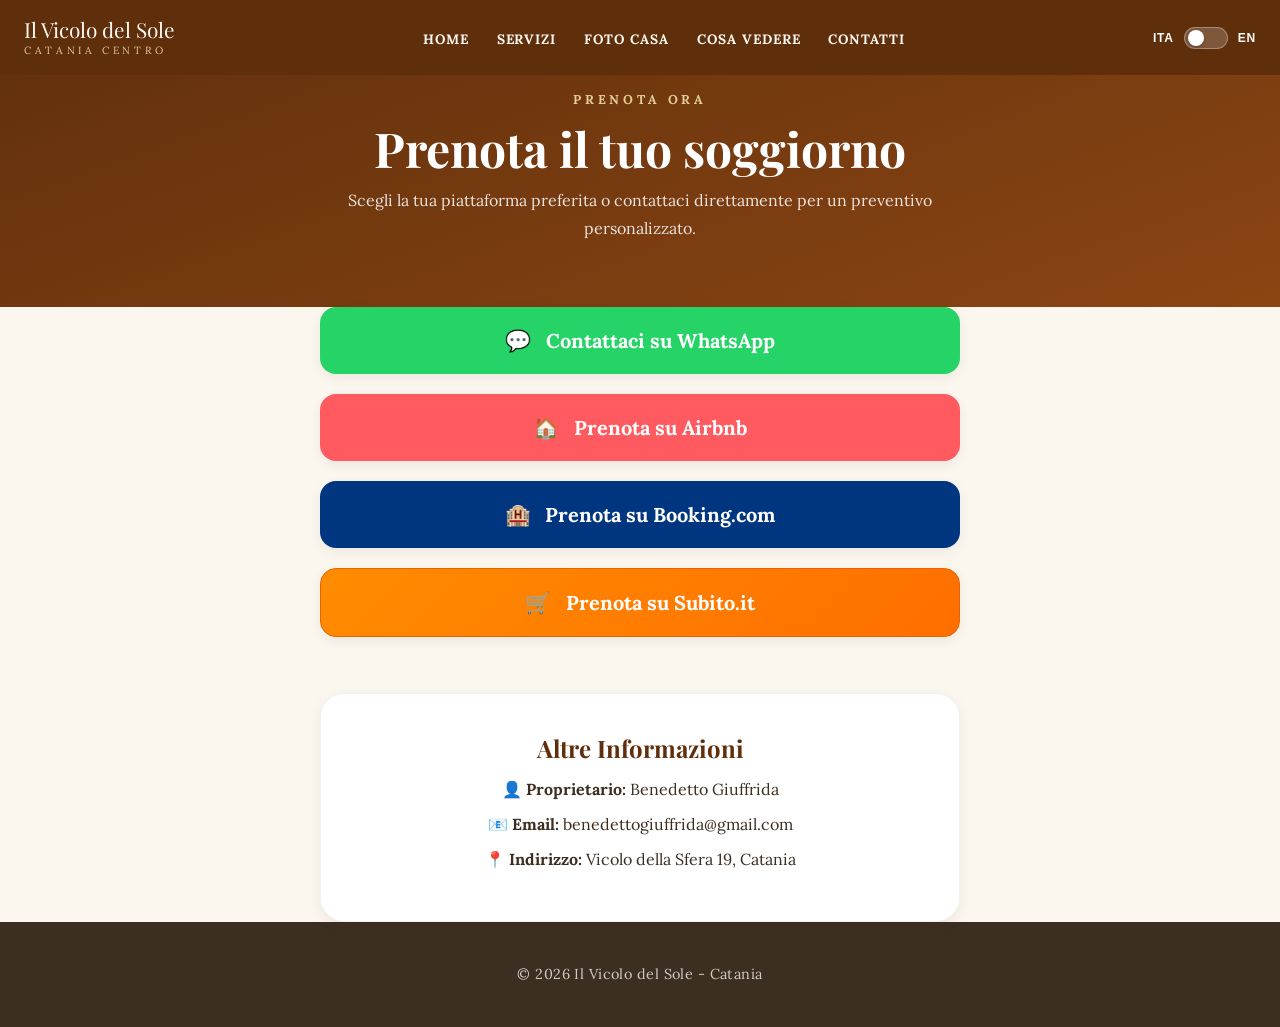
==== commit b747aca7: "Fix: Risolto Bug Hamb Menu" ====
--- a/contatti.html
+++ b/contatti.html
@@ -5,6 +5,9 @@
     <meta charset="UTF-8">
     <meta name="viewport" content="width=device-width, initial-scale=1.0">
     <title>Contatti - Il Vicolo del Sole</title>
+    <meta name="description"
+        content="Prenota Il Vicolo del Sole su WhatsApp, Airbnb, Booking.com o Subito.it. Tutti i contatti per il tuo soggiorno a Catania.">
+    <meta name="theme-color" content="#3D2E22">
     <link rel="icon" type="image/svg+xml" href="data:image/svg+xml,%3Csvg xmlns='http://www.w3.org/2000/svg' viewBox='0 0 64 64'%3E%3Crect width='64' height='64' rx='14' fill='%238B4513'/%3E%3Ccircle cx='32' cy='32' r='12' fill='%23FBF7EF'/%3E%3Cg stroke='%23FBF7EF' stroke-width='4' stroke-linecap='round'%3E%3Cline x1='32' y1='6' x2='32' y2='14'/%3E%3Cline x1='32' y1='50' x2='32' y2='58'/%3E%3Cline x1='6' y1='32' x2='14' y2='32'/%3E%3Cline x1='50' y1='32' x2='58' y2='32'/%3E%3Cline x1='13' y1='13' x2='19' y2='19'/%3E%3Cline x1='45' y1='45' x2='51' y2='51'/%3E%3Cline x1='13' y1='51' x2='19' y2='45'/%3E%3Cline x1='45' y1='19' x2='51' y2='13'/%3E%3C/g%3E%3C/svg%3E">
     <link rel="stylesheet" href="style.css">
     <link
@@ -50,11 +53,11 @@
         <div class="mobile-menu">
             <div class="mobile-menu-brand">Il Vicolo del Sole<span>Catania Centro</span></div>
             <ul>
-                <li><a href="index.html">Home</a></li>
-                <li><a href="servizi.html">Servizi</a></li>
-                <li><a href="foto.html">Foto Casa</a></li>
-                <li><a href="dintorni.html">Cosa Vedere</a></li>
-                <li><a href="contatti.html">Contatti</a></li>
+                <li><a href="index.html" data-icon="🏠">Home</a></li>
+                <li><a href="servizi.html" data-icon="🛎️">Servizi</a></li>
+                <li><a href="foto.html" data-icon="📷">Foto Casa</a></li>
+                <li><a href="dintorni.html" data-icon="🗺️">Cosa Vedere</a></li>
+                <li><a href="contatti.html" data-icon="📞">Contatti</a></li>
             </ul>
         </div>
     </header>
@@ -102,6 +105,7 @@
     </footer>
 
     <script src="js/menu.js"></script>
+    <script src="js/reveal.js"></script>
     <script type="text/javascript" src="js/translate.js"></script>
     <script type="text/javascript"
         src="//translate.google.com/translate_a/element.js?cb=googleTranslateElementInit"></script>
--- a/style.css
+++ b/style.css
@@ -57,12 +57,50 @@
     background-color: var(--crema);
     color: var(--testo);
     scroll-behavior: smooth;
-    top: 0px !important;
+    overflow-x: hidden;
+    width: 100%;
+}
+
+html.menu-open,
+html.menu-open body {
+    overflow: hidden;
+    height: 100%;
 }
 
 img {
     max-width: 100%;
     display: block;
+}
+
+* {
+    -webkit-tap-highlight-color: rgba(201, 161, 90, 0.25);
+}
+
+:focus-visible {
+    outline: 2px solid var(--oro);
+    outline-offset: 2px;
+}
+
+@media (prefers-reduced-motion: reduce) {
+    *, *::before, *::after {
+        animation-duration: 0.01ms !important;
+        transition-duration: 0.01ms !important;
+        scroll-behavior: auto !important;
+    }
+}
+
+/* ============================================================
+   SCROLL REVEAL
+   ============================================================ */
+.reveal {
+    opacity: 0;
+    transform: translateY(1.25rem);
+    transition: opacity 0.7s var(--transition-slow), transform 0.7s var(--transition-slow);
+}
+
+.reveal.is-visible {
+    opacity: 1;
+    transform: translateY(0);
 }
 
 h1, h2, h3, h4 {
@@ -262,7 +300,7 @@
 
 /* MOBILE MENU (SIDEBAR) */
 .mobile-menu {
-    display: none;
+    display: flex;
     position: fixed;
     top: 0;
     left: -100%;
@@ -274,12 +312,15 @@
     gap: 1.5rem;
     z-index: 10000;
     pointer-events: auto;
-    transition: left var(--transition);
+    visibility: hidden;
+    transition: left var(--transition), visibility 0s linear var(--transition);
     overflow-y: auto;
 }
 
 .mobile-menu.active {
     left: 0;
+    visibility: visible;
+    transition: left var(--transition), visibility 0s linear 0s;
 }
 
 .mobile-menu-brand {
@@ -303,26 +344,61 @@
 .mobile-menu ul {
     display: flex;
     flex-direction: column;
+    list-style: none;
     gap: 1rem;
     padding: 0 1.5rem;
     margin: 0;
     align-items: center;
 }
 
+.mobile-menu ul li {
+    width: 100%;
+    max-width: 20rem;
+    opacity: 0;
+    transform: translateY(0.9375rem);
+    transition: opacity 0.35s ease, transform 0.35s ease;
+}
+
+.mobile-menu.active ul li {
+    opacity: 1;
+    transform: translateY(0);
+}
+
+.mobile-menu.active ul li:nth-child(1) { transition-delay: 0.06s; }
+.mobile-menu.active ul li:nth-child(2) { transition-delay: 0.11s; }
+.mobile-menu.active ul li:nth-child(3) { transition-delay: 0.16s; }
+.mobile-menu.active ul li:nth-child(4) { transition-delay: 0.21s; }
+.mobile-menu.active ul li:nth-child(5) { transition-delay: 0.26s; }
+
 .mobile-menu ul li a {
-    font-size: 40px;
-    padding: 1rem;
-    display: block;
+    font-size: clamp(1.1rem, 5.5vw, 1.4rem);
+    padding: 1rem 1.25rem;
+    display: flex;
+    align-items: center;
+    gap: 0.85rem;
     color: var(--testo-chiaro);
+    text-decoration: none;
     font-weight: 700;
-    background: transparent;
-    border-radius: 0.5rem;
-    transition: background-color var(--transition), color var(--transition);
-}
-
-.mobile-menu ul li a:hover {
-    background-color: rgba(255, 255, 255, 0.08);
+    background: rgba(255, 255, 255, 0.05);
+    border: 1px solid rgba(255, 255, 255, 0.12);
+    border-radius: 0.75rem;
+    min-height: 3.25rem;
+    transition: background-color var(--transition), color var(--transition), transform var(--transition), border-color var(--transition);
+}
+
+.mobile-menu ul li a::before {
+    content: attr(data-icon);
+    font-size: 1.2em;
+    line-height: 1;
+    flex-shrink: 0;
+}
+
+.mobile-menu ul li a:hover,
+.mobile-menu ul li a:active {
+    background-color: rgba(255, 255, 255, 0.14);
+    border-color: rgba(255, 255, 255, 0.3);
     color: var(--testo-chiaro);
+    transform: translateX(0.25rem);
 }
 
 /* LANGUAGE SWITCH */
@@ -345,6 +421,12 @@
     display: inline-block;
     width: 2.75rem;
     height: 1.375rem;
+}
+
+.switch::after {
+    content: "";
+    position: absolute;
+    inset: -0.65rem;
 }
 
 .switch input {
@@ -588,6 +670,19 @@
     box-shadow: var(--ombra-2);
 }
 
+@media (hover: none) {
+    .card:active,
+    .attraction-card:active {
+        transform: scale(0.98);
+        box-shadow: var(--ombra-1);
+    }
+
+    .btn:active,
+    .btn-partner:active {
+        transform: scale(0.97);
+    }
+}
+
 .icon-badge {
     width: 4rem;
     height: 4rem;
@@ -792,6 +887,22 @@
     transform: scale(1.3);
 }
 
+.carousel-counter {
+    position: absolute;
+    top: 1rem;
+    right: 1rem;
+    z-index: 5;
+    background: rgba(0, 0, 0, 0.4);
+    backdrop-filter: blur(4px);
+    color: var(--crema);
+    font-family: var(--font-body);
+    font-size: 0.75rem;
+    font-weight: 700;
+    letter-spacing: 0.03em;
+    padding: 0.3rem 0.65rem;
+    border-radius: 999px;
+}
+
 /* ============================================================
    DINTORNI E ATTRAZIONI
    ============================================================ */
@@ -1016,6 +1127,75 @@
 }
 
 /* ============================================================
+   BARRA DI PRENOTAZIONE FISSA (SOLO MOBILE)
+   ============================================================ */
+.mobile-cta-bar {
+    display: none;
+}
+
+@media (max-width: 768px) {
+    .mobile-cta-bar {
+        display: flex;
+        align-items: center;
+        gap: 0.75rem;
+        position: fixed;
+        left: 0;
+        right: 0;
+        bottom: 0;
+        z-index: 500;
+        padding: 0.7rem 1rem calc(0.7rem + env(safe-area-inset-bottom));
+        background: rgba(251, 247, 239, 0.94);
+        backdrop-filter: blur(10px);
+        -webkit-backdrop-filter: blur(10px);
+        border-top: 1px solid rgba(61, 46, 34, 0.1);
+        box-shadow: 0 -0.5rem 1.5rem rgba(61, 46, 34, 0.18);
+    }
+
+    body.has-mobile-cta {
+        padding-bottom: 4.75rem;
+    }
+
+    .mobile-cta-bar .cta-whatsapp {
+        flex-shrink: 0;
+        width: 3rem;
+        height: 3rem;
+        display: flex;
+        align-items: center;
+        justify-content: center;
+        border-radius: 50%;
+        background-color: #25D366;
+        font-size: 1.35rem;
+        text-decoration: none;
+        box-shadow: var(--ombra-1);
+        transition: transform var(--transition);
+    }
+
+    .mobile-cta-bar .cta-book {
+        flex: 1;
+        display: flex;
+        align-items: center;
+        justify-content: center;
+        min-height: 3rem;
+        border-radius: 999px;
+        background: linear-gradient(135deg, var(--legno-chiaro), var(--legno));
+        color: var(--testo-chiaro);
+        font-weight: 700;
+        text-decoration: none;
+        font-size: 0.95rem;
+        letter-spacing: 0.02em;
+        box-shadow: var(--ombra-1);
+        transition: transform var(--transition);
+    }
+
+    @media (hover: none) {
+        .mobile-cta-bar .cta-whatsapp:active,
+        .mobile-cta-bar .cta-book:active {
+            transform: scale(0.95);
+        }
+    }
+}
+
+/* ============================================================
    FOOTER
    ============================================================ */
 footer {
@@ -1098,11 +1278,11 @@
         padding: 1rem 0.75rem;
     }
 
-    /* SHOW HAMBURGER MENU - compact pill on top-left */
+    /* SHOW HAMBURGER MENU - compact pill on top-left (home, sopra l'hero) */
     nav {
         position: absolute;
-        top: 1rem;
-        left: 1rem;
+        top: calc(1rem + env(safe-area-inset-top));
+        left: calc(1rem + env(safe-area-inset-left));
         display: flex;
         align-items: center;
         gap: 0.5rem;
@@ -1110,8 +1290,21 @@
         padding: 0.35rem 0.6rem;
         border-radius: 0.35rem;
         box-shadow: 0 6px 18px rgba(0, 0, 0, 0.35);
-        z-index: 102;
+        z-index: 10001;
         pointer-events: auto;
+    }
+
+    /* Sulle pagine interne l'header è già un fondo solido: la nav diventa
+       una barra piena invece di una pillola fluttuante sovrapposta */
+    header.internal nav {
+        position: relative;
+        top: auto;
+        left: auto;
+        width: 100%;
+        justify-content: space-between;
+        background: none;
+        padding: 0;
+        box-shadow: none;
     }
 
     .nav-brand {
@@ -1126,7 +1319,11 @@
         display: flex;
         order: 1;
         margin: 0;
-        padding: 0.15rem;
+        padding: 0.6rem;
+        min-width: 44px;
+        min-height: 44px;
+        align-items: center;
+        justify-content: center;
     }
 
     .nav-actions {
@@ -1185,9 +1382,27 @@
     }
 
     .carousel-btn {
-        width: 2.25rem;
-        height: 2.25rem;
+        width: 44px;
+        height: 44px;
         font-size: 1.3rem;
+    }
+
+    .carousel-dots button {
+        width: 0.6rem;
+        height: 0.6rem;
+        position: relative;
+    }
+
+    .carousel-dots button::before {
+        content: "";
+        position: absolute;
+        inset: -0.5rem;
+    }
+
+    .carousel-counter {
+        position: absolute;
+        top: 0.75rem;
+        right: 0.75rem;
     }
 
     /* BUTTONS */
